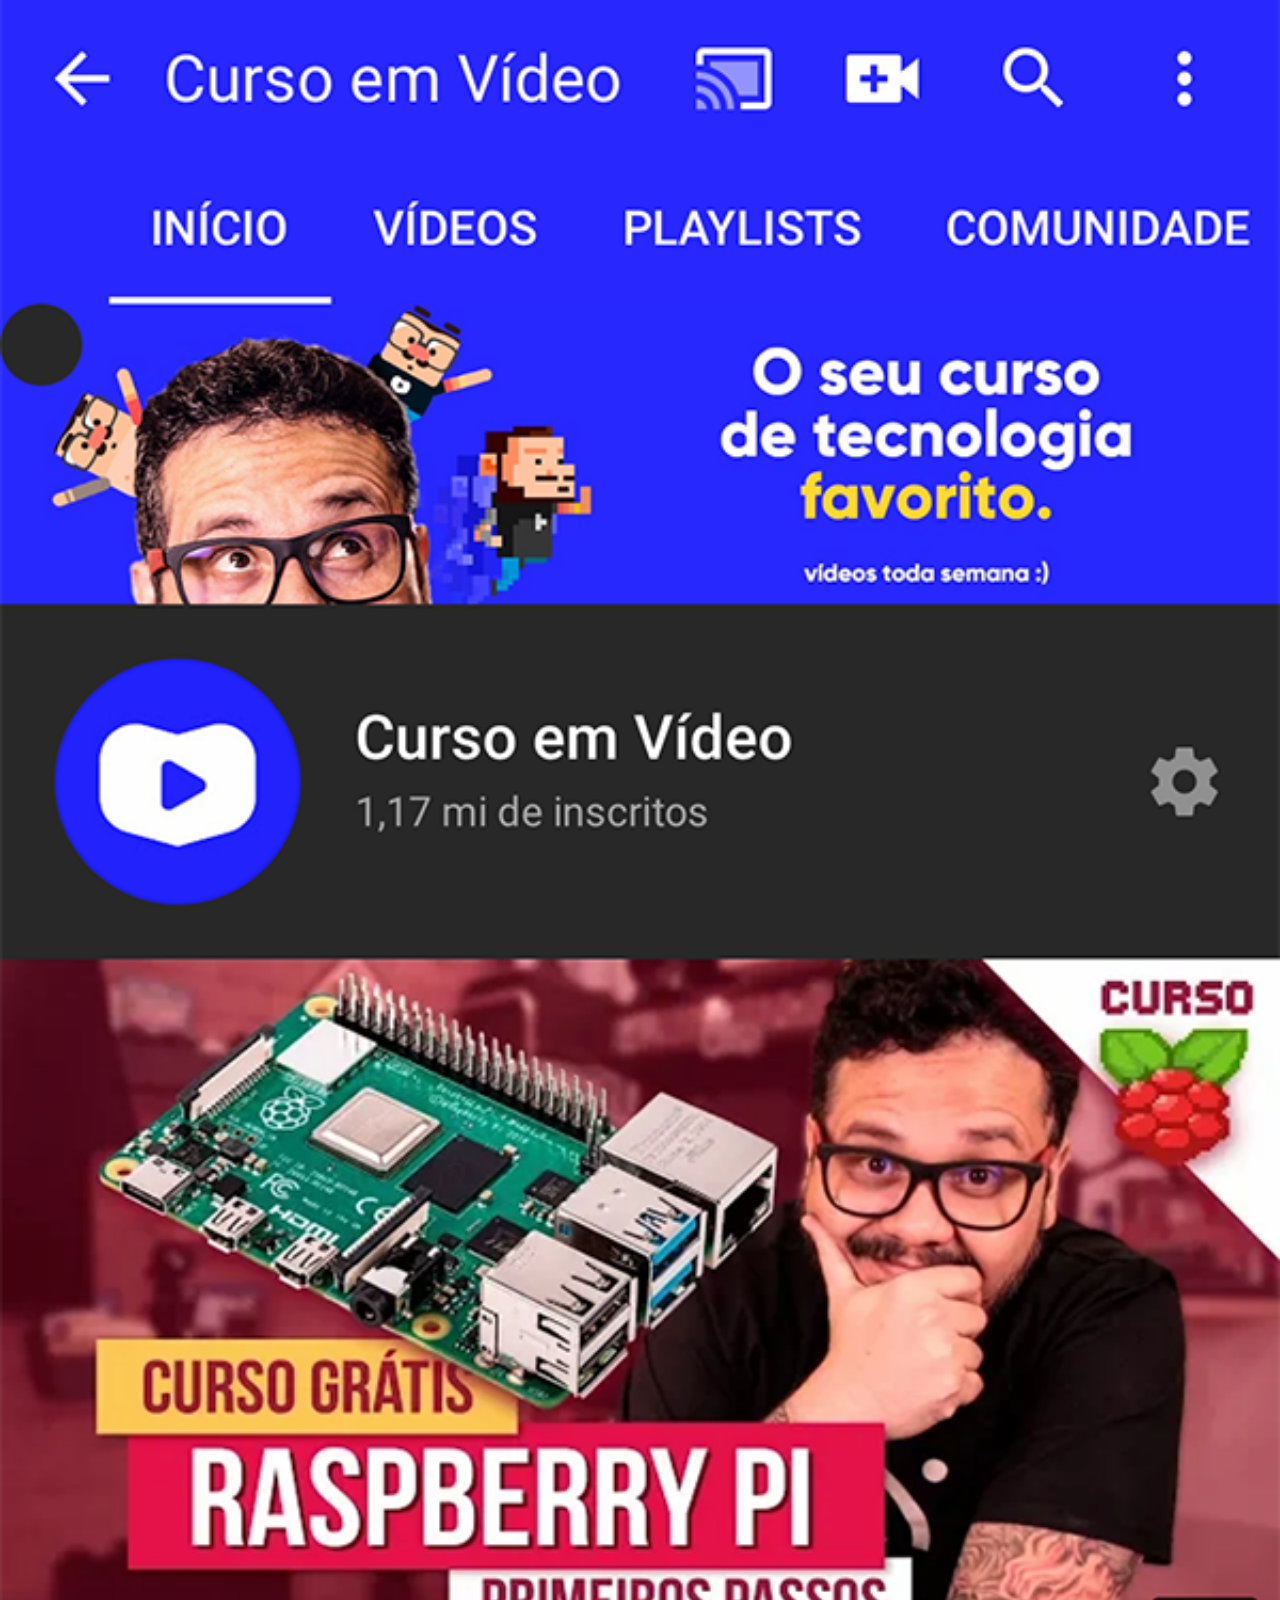
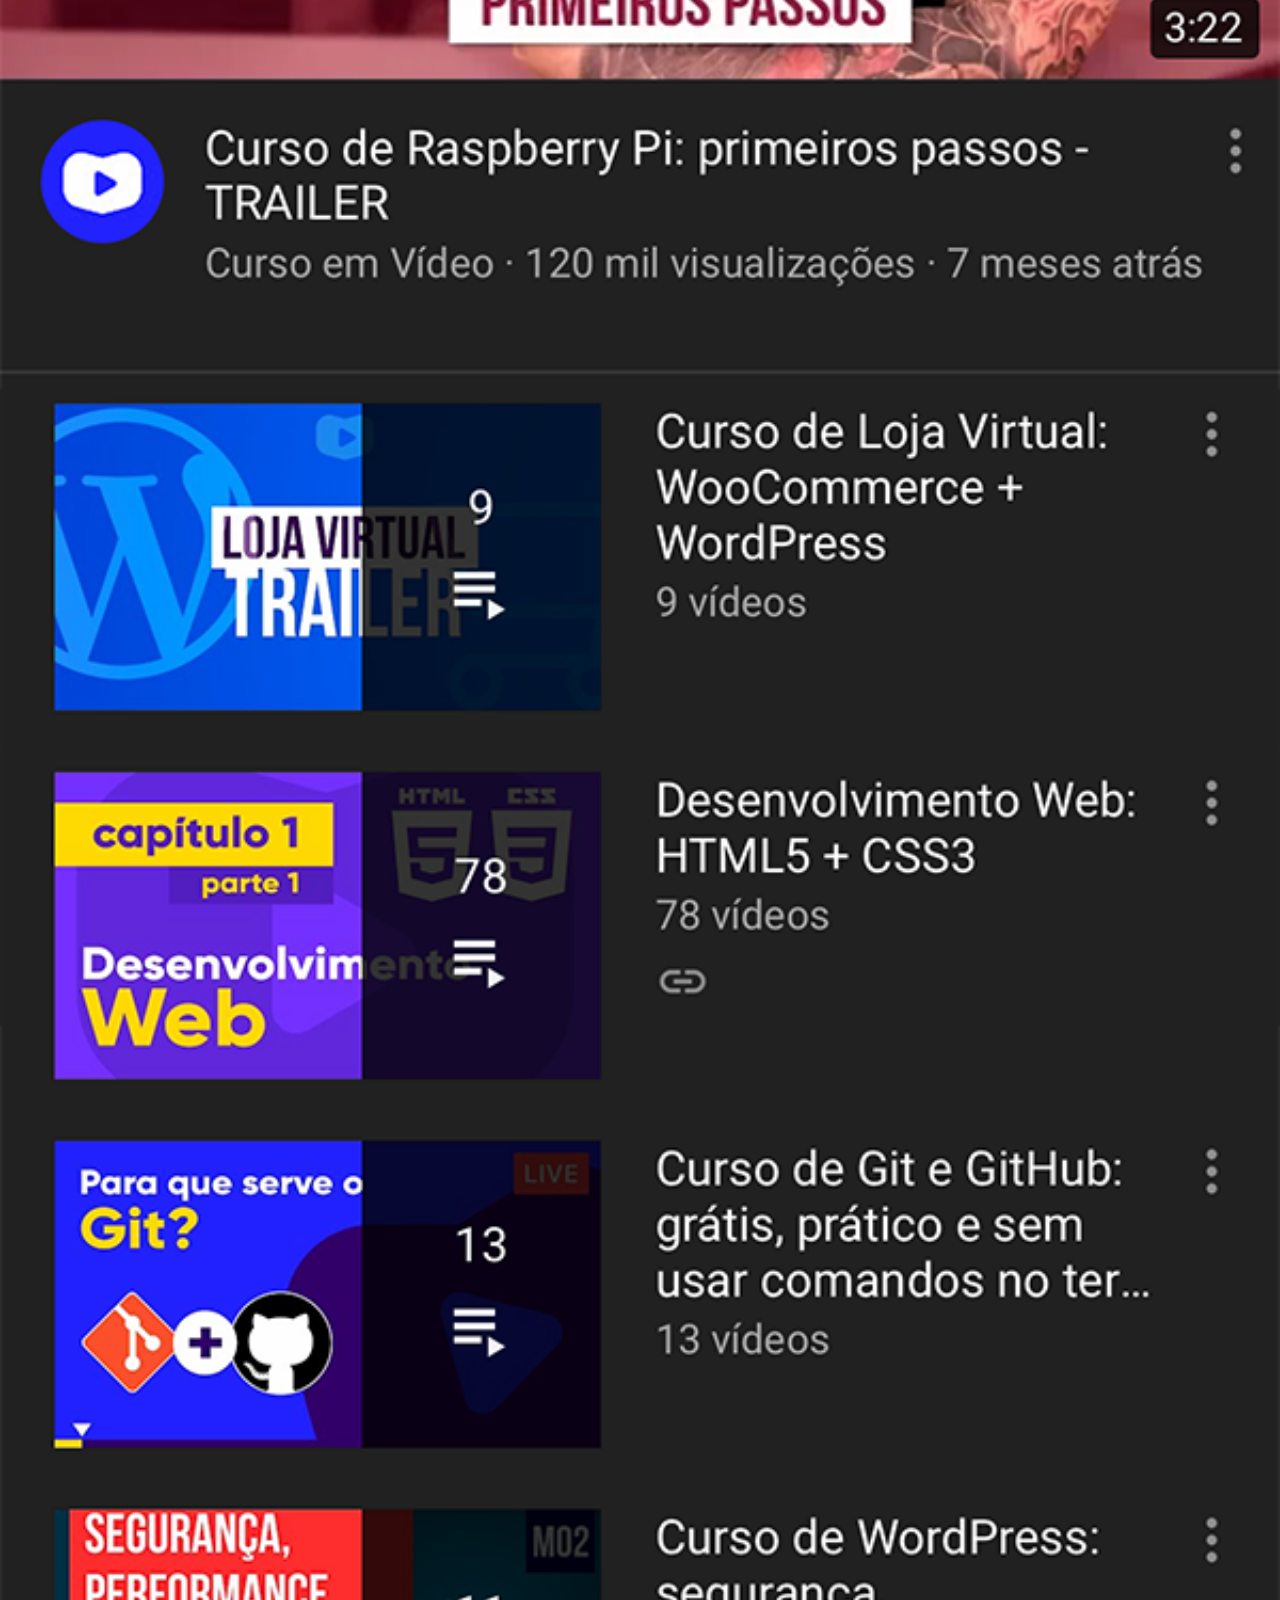
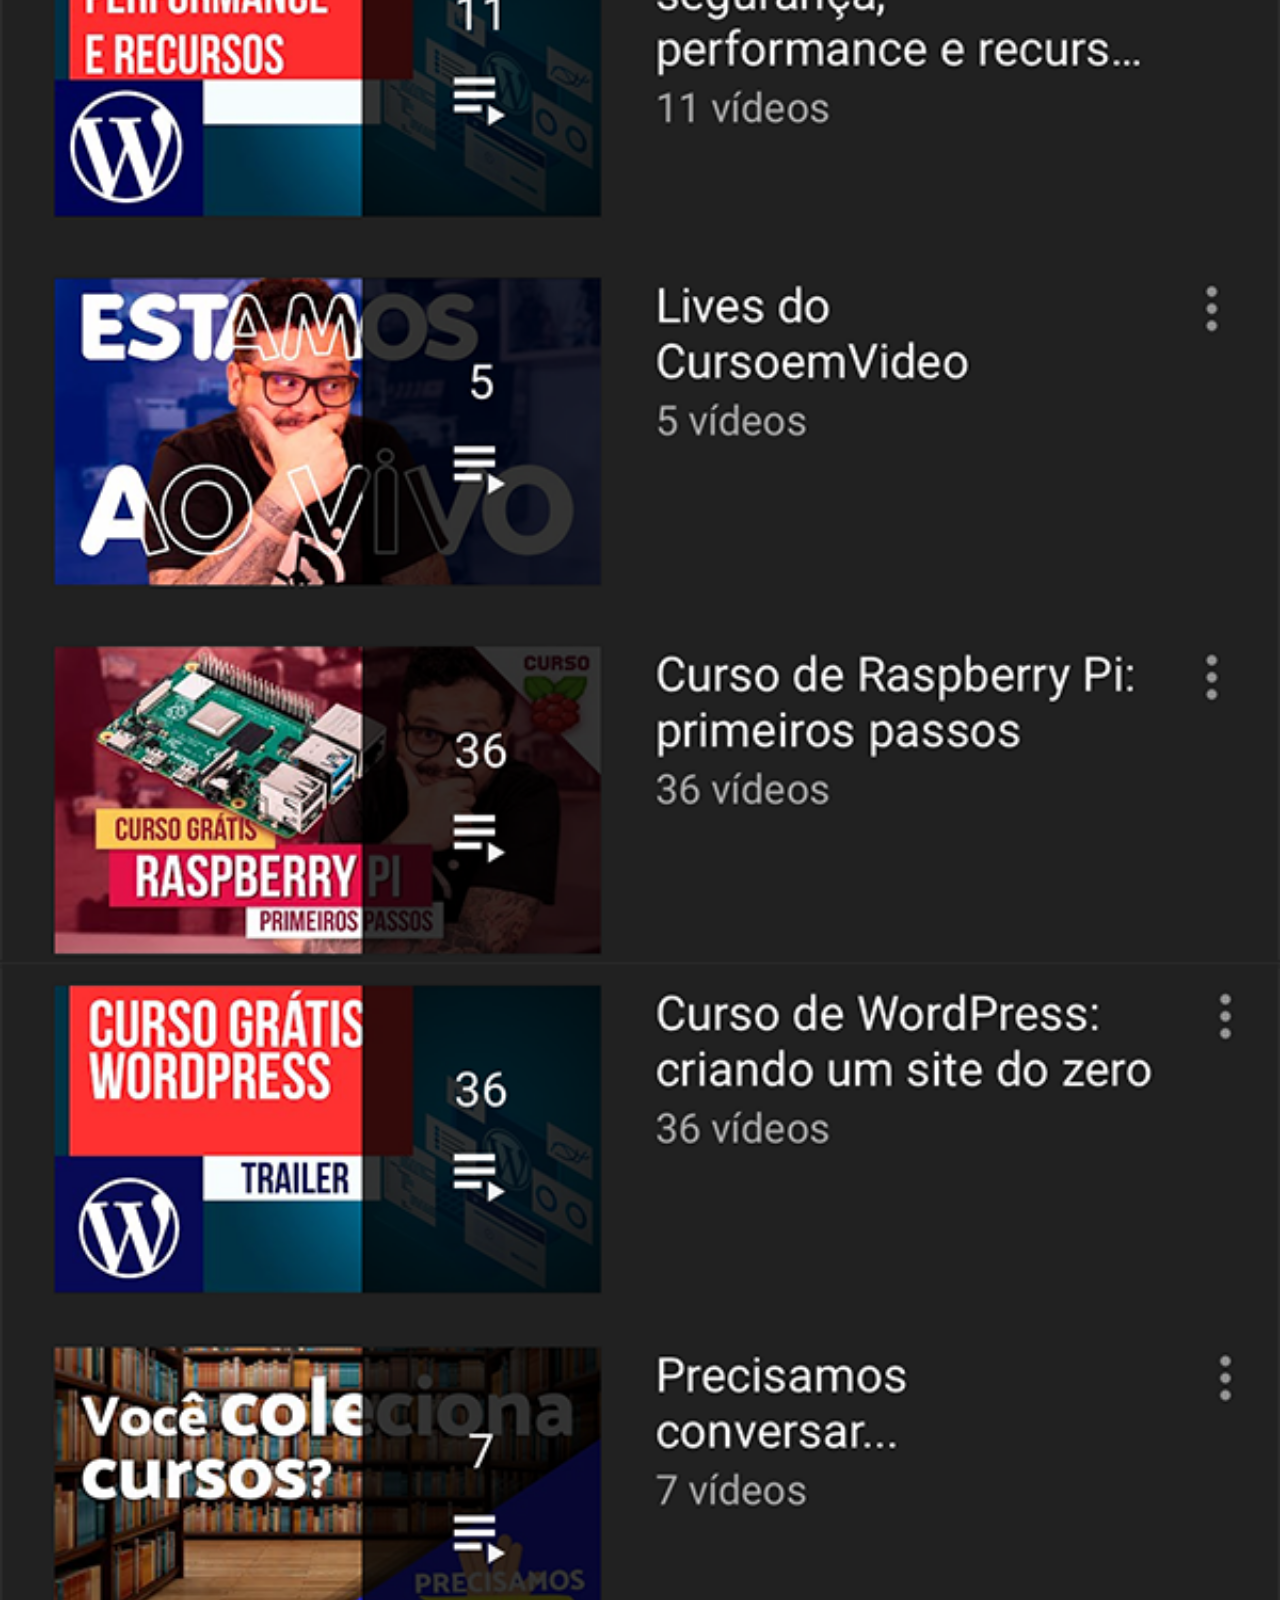
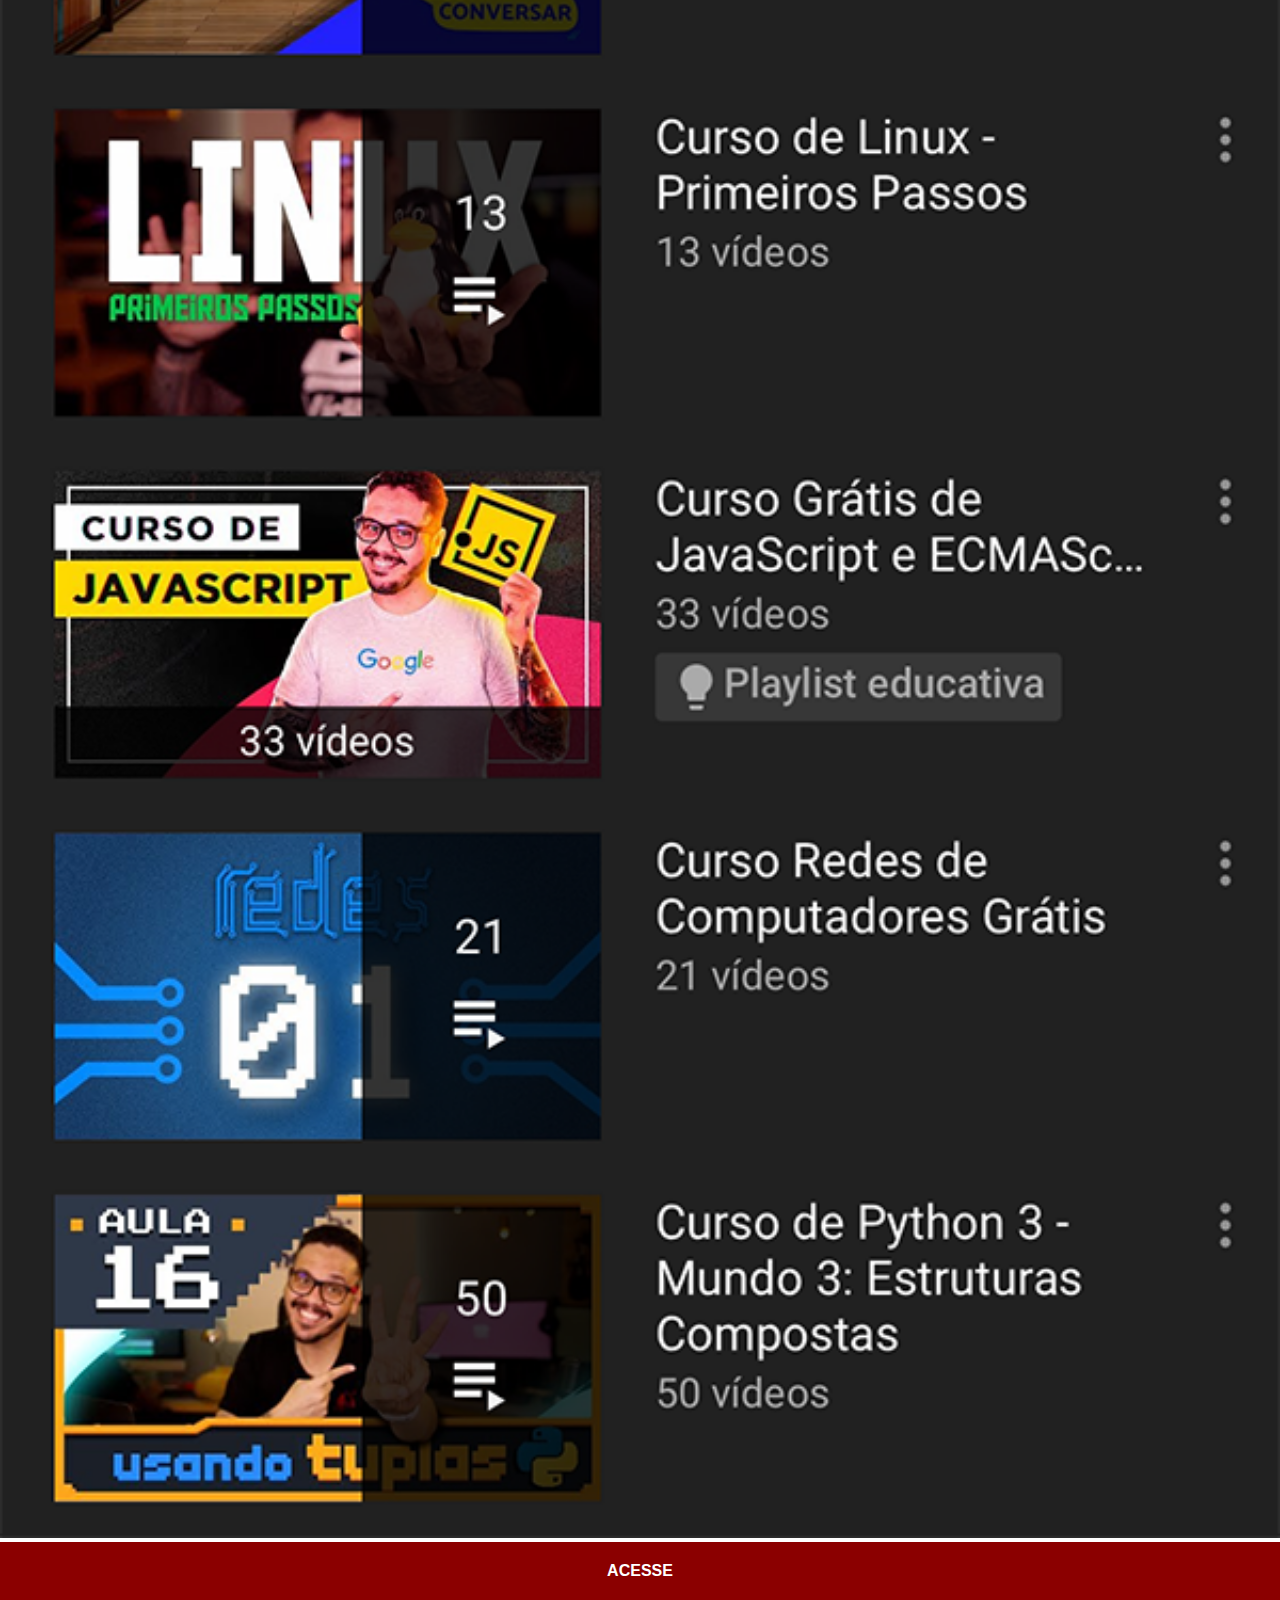
==== youtube.html @ f309f04a "linkando os botoes redes sociais" ====
<!DOCTYPE html>
<html lang="pt-br">
<head>
    <meta charset="UTF-8">
    <meta http-equiv="X-UA-Compatible" content="IE=edge">
    <meta name="viewport" content="width=device-width, initial-scale=1.0">
    <title>YouTube</title>
    <link rel="stylesheet" href="estilos/social.css">
</head>

<body>
    <img src="imagens/tela-youtube.png" alt="YouTube">
    <a href="https://www.youtube.com/channel/UCK4ASJmZvXKEXI5S0hsRU-g/playlists" target="_blank">ACESSE</a>
</body>
</html>
---- estilos/social.css ----
@charset "UTF-8";

* {
    margin: 0px;
    padding: 0px;
    font-family: Arial, Helvetica, sans-serif;
}

::-webkit-scrollbar {
    width: 0px;
    height: 0px;
}

img {
    width: 100vw;

}

a {
    display: block;
    background-color: darkred;
    color: white;
    padding: 20px;
    text-align: center;
    font-weight: bolder;
    text-decoration: none;
    
}

a:hover {
    background-color: red;
}
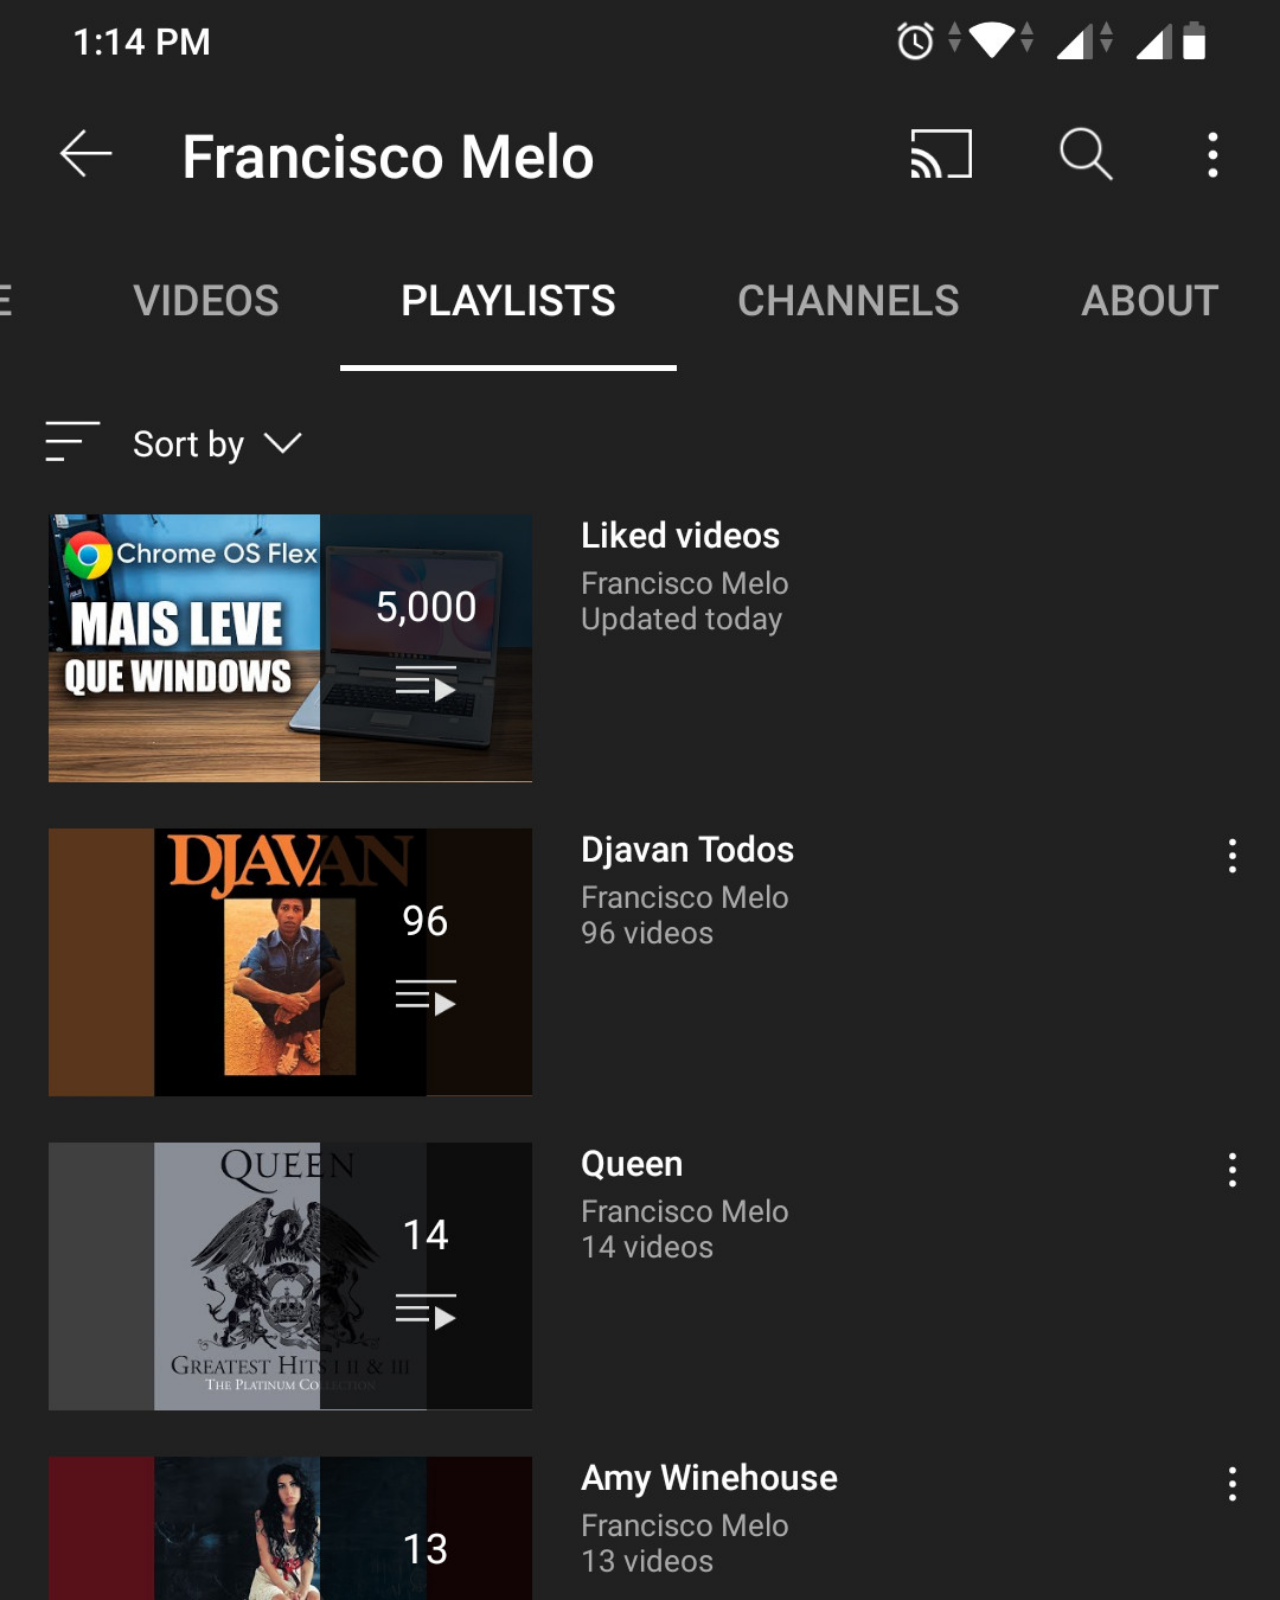
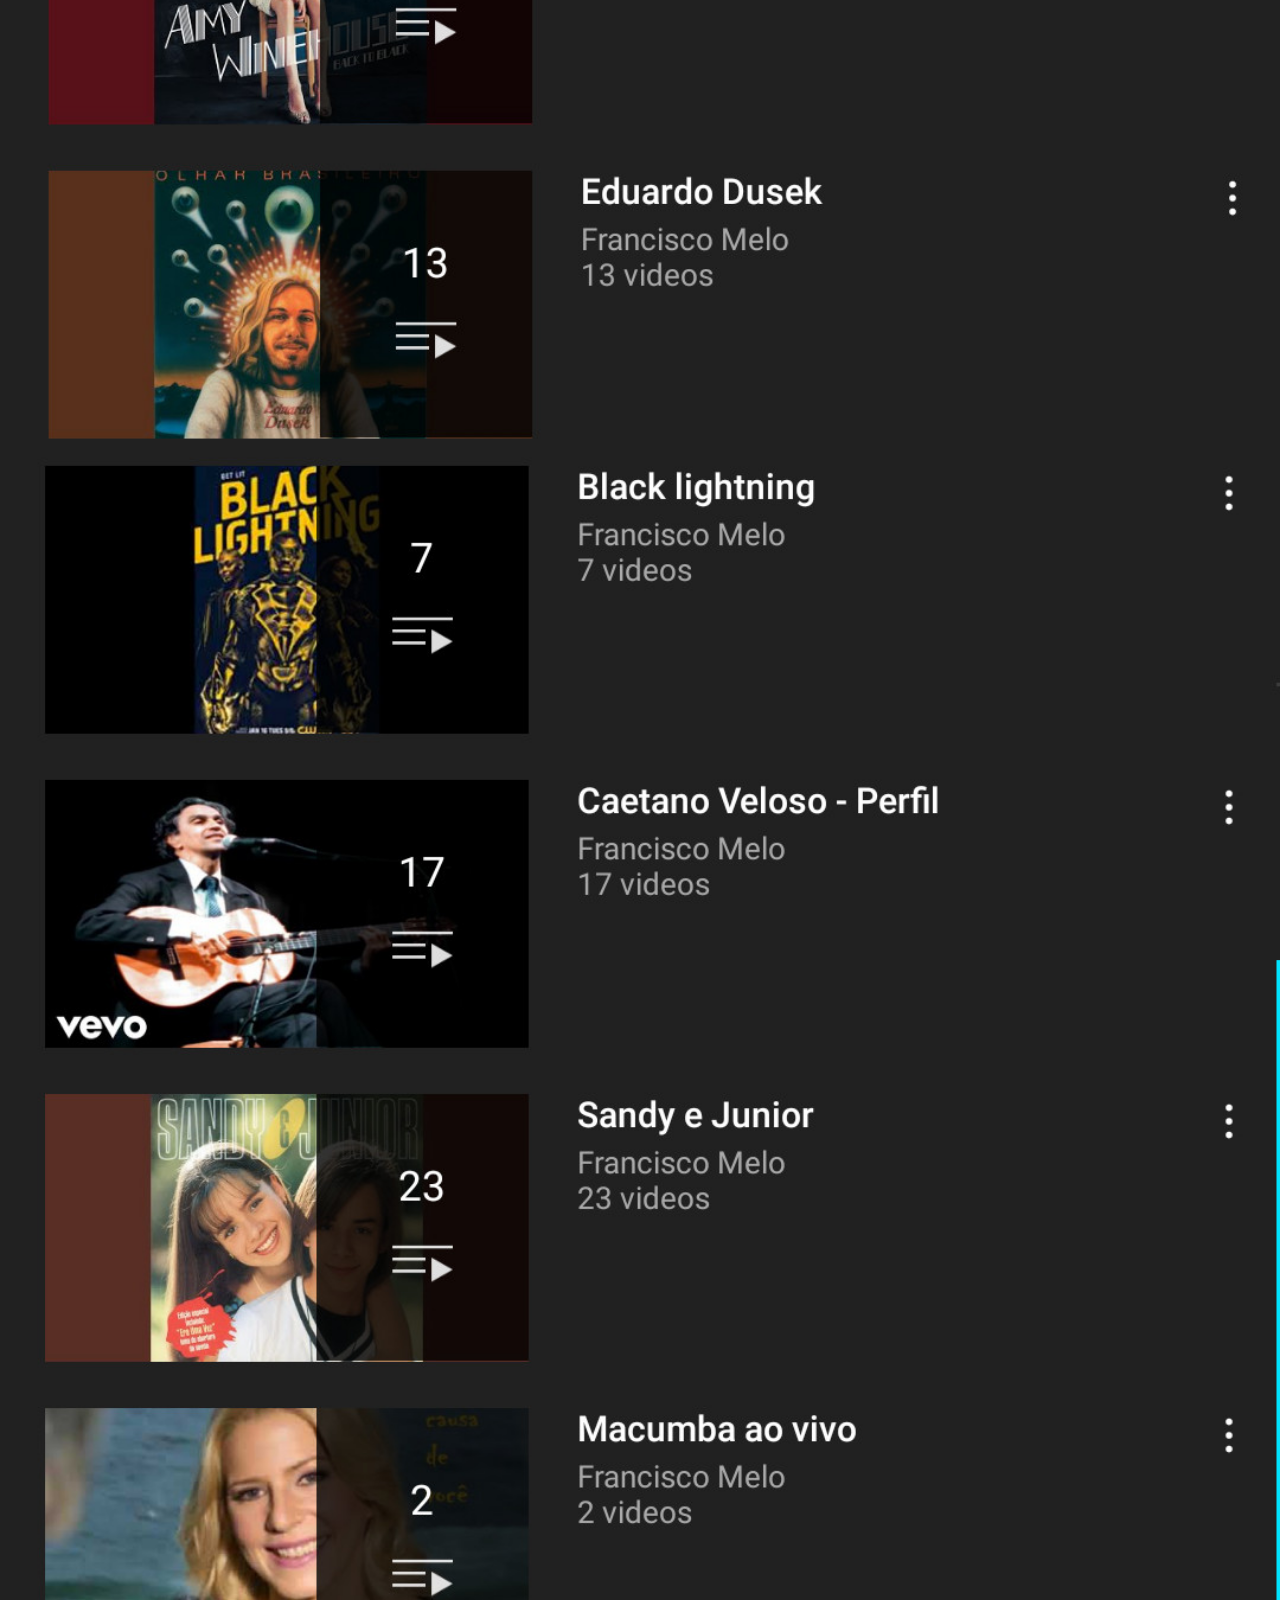
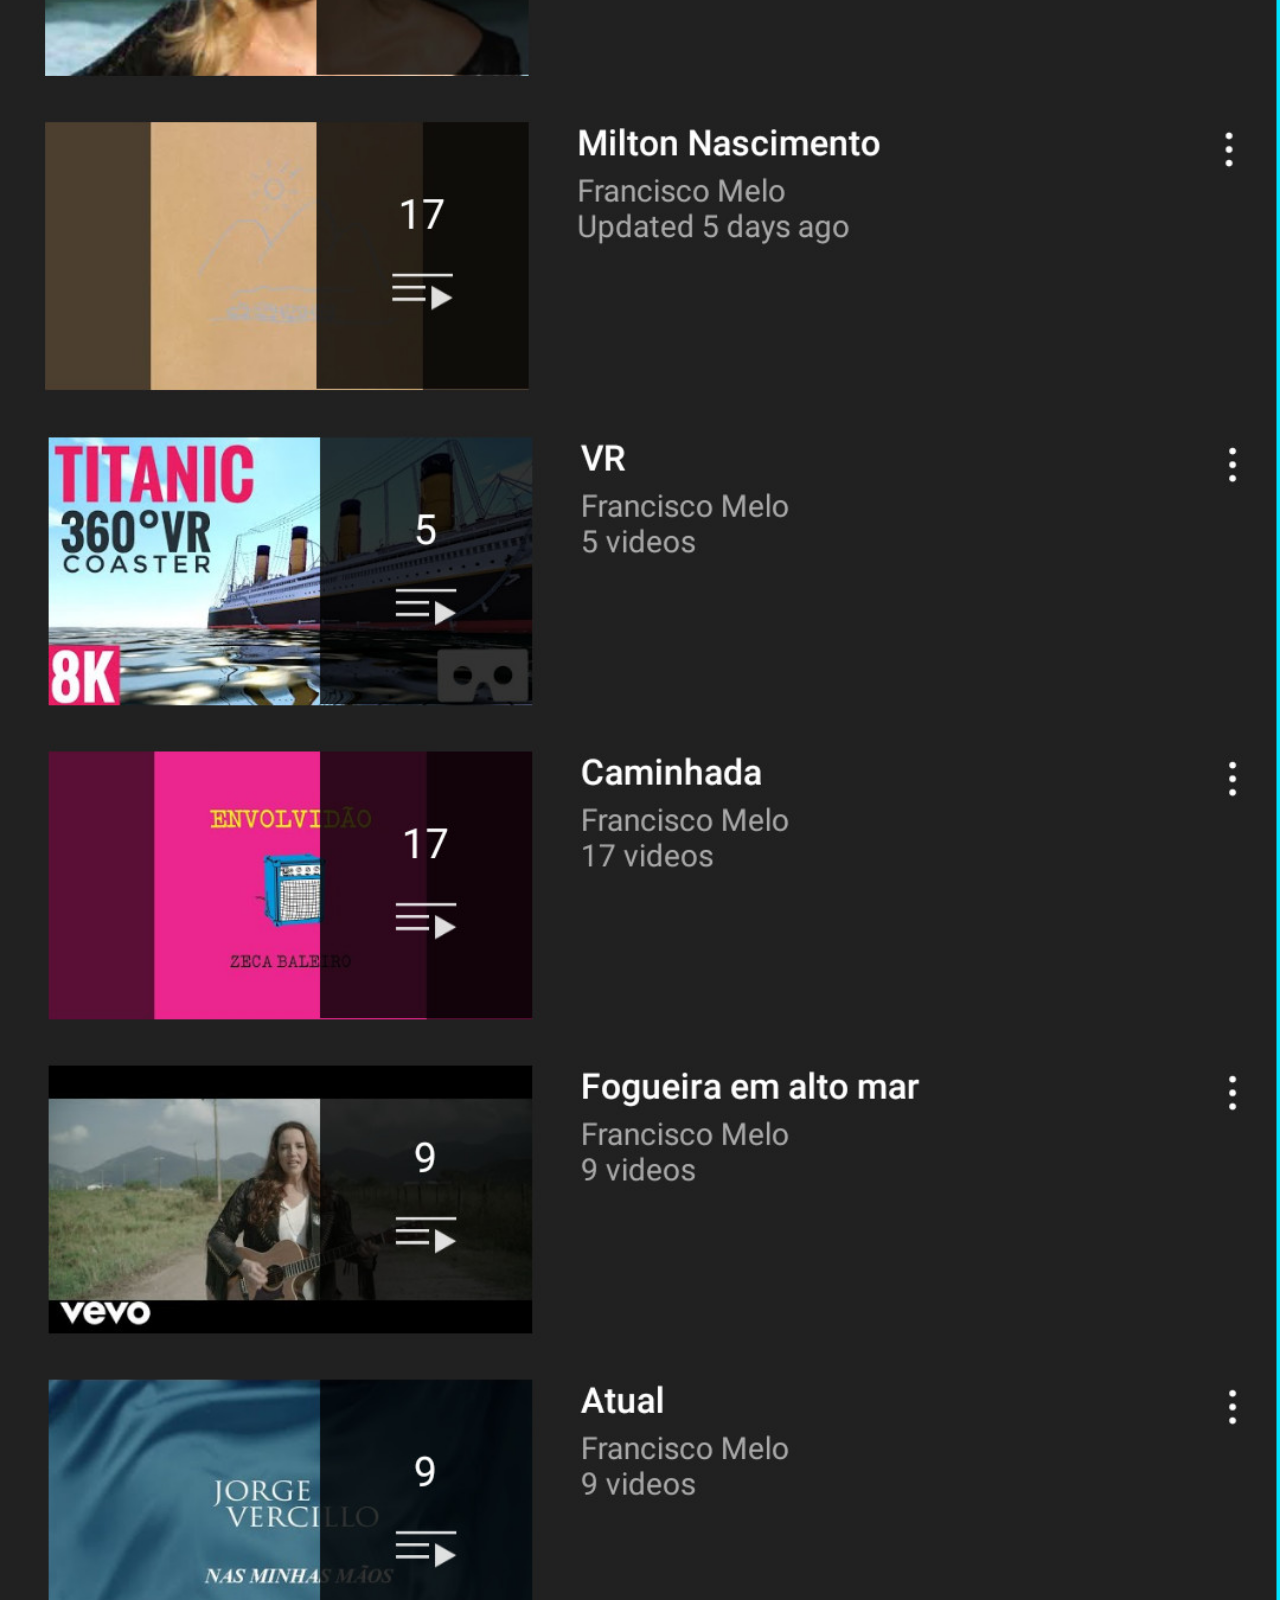
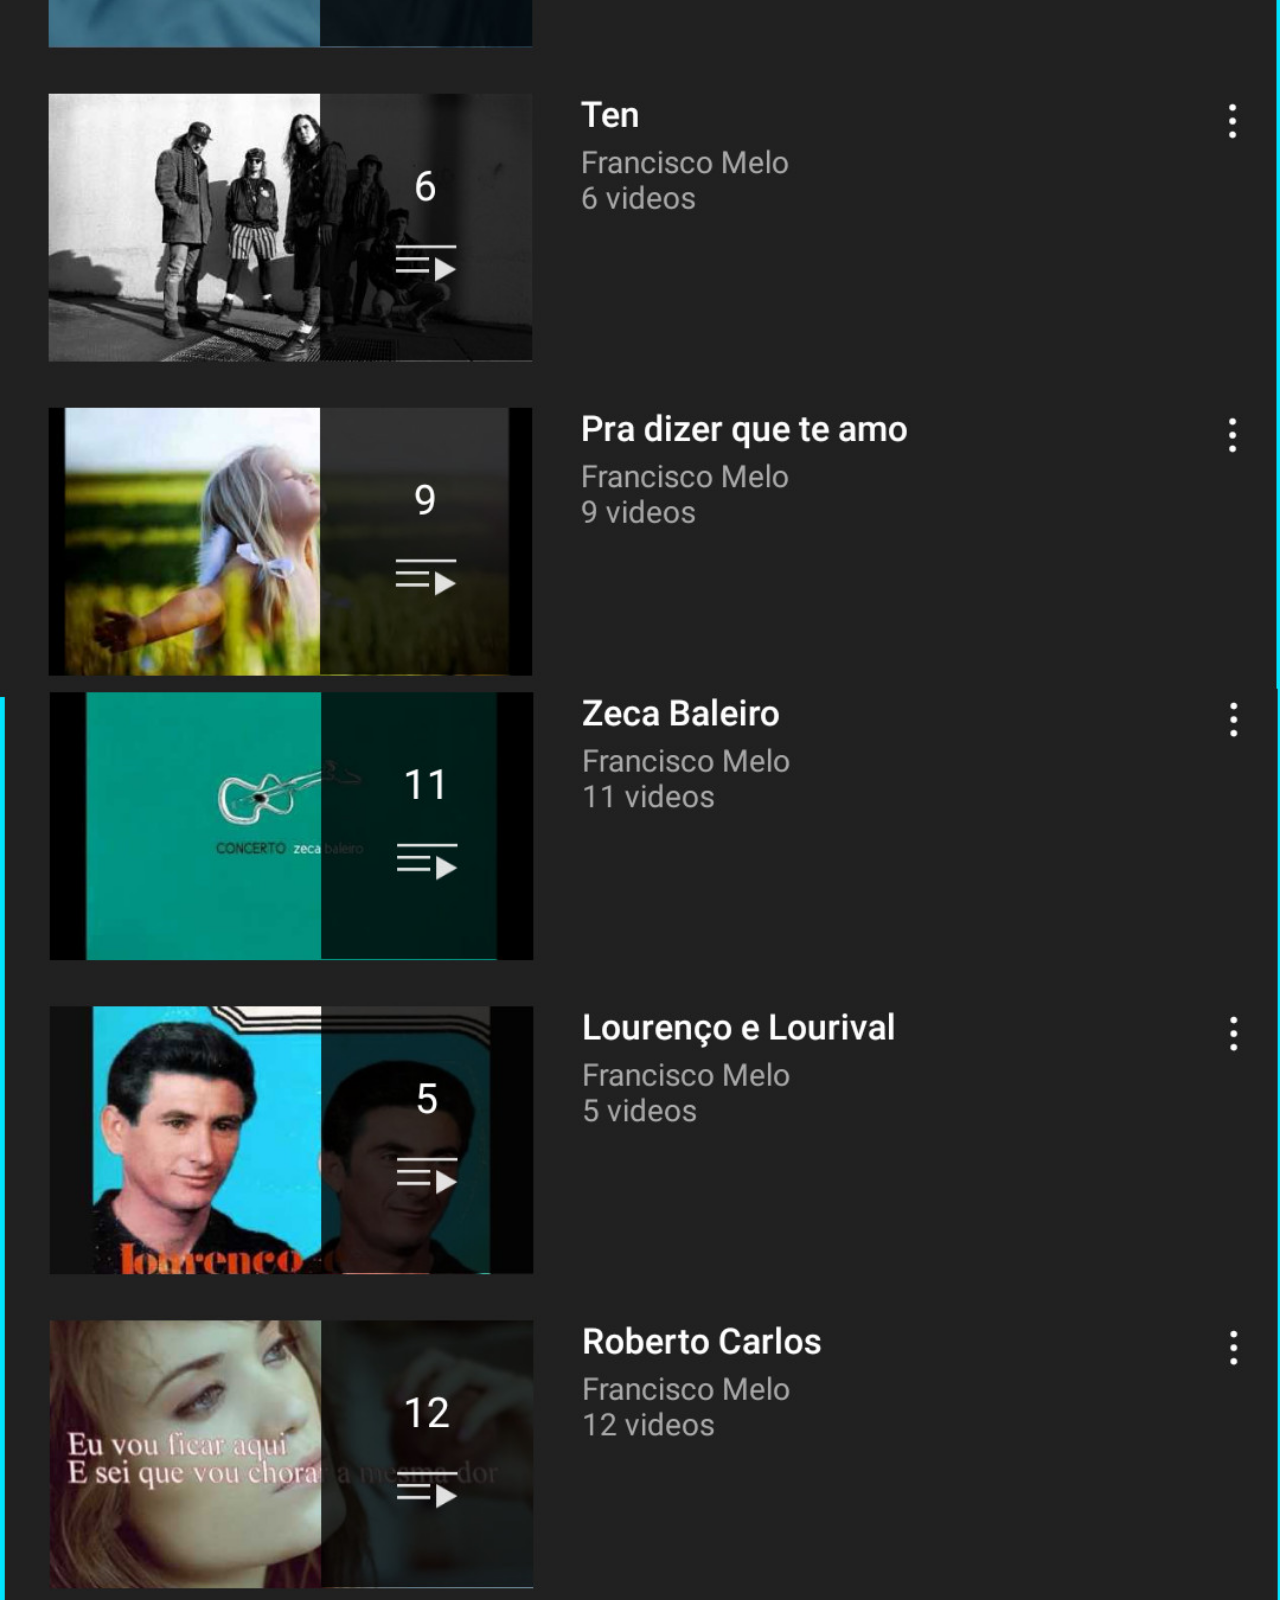
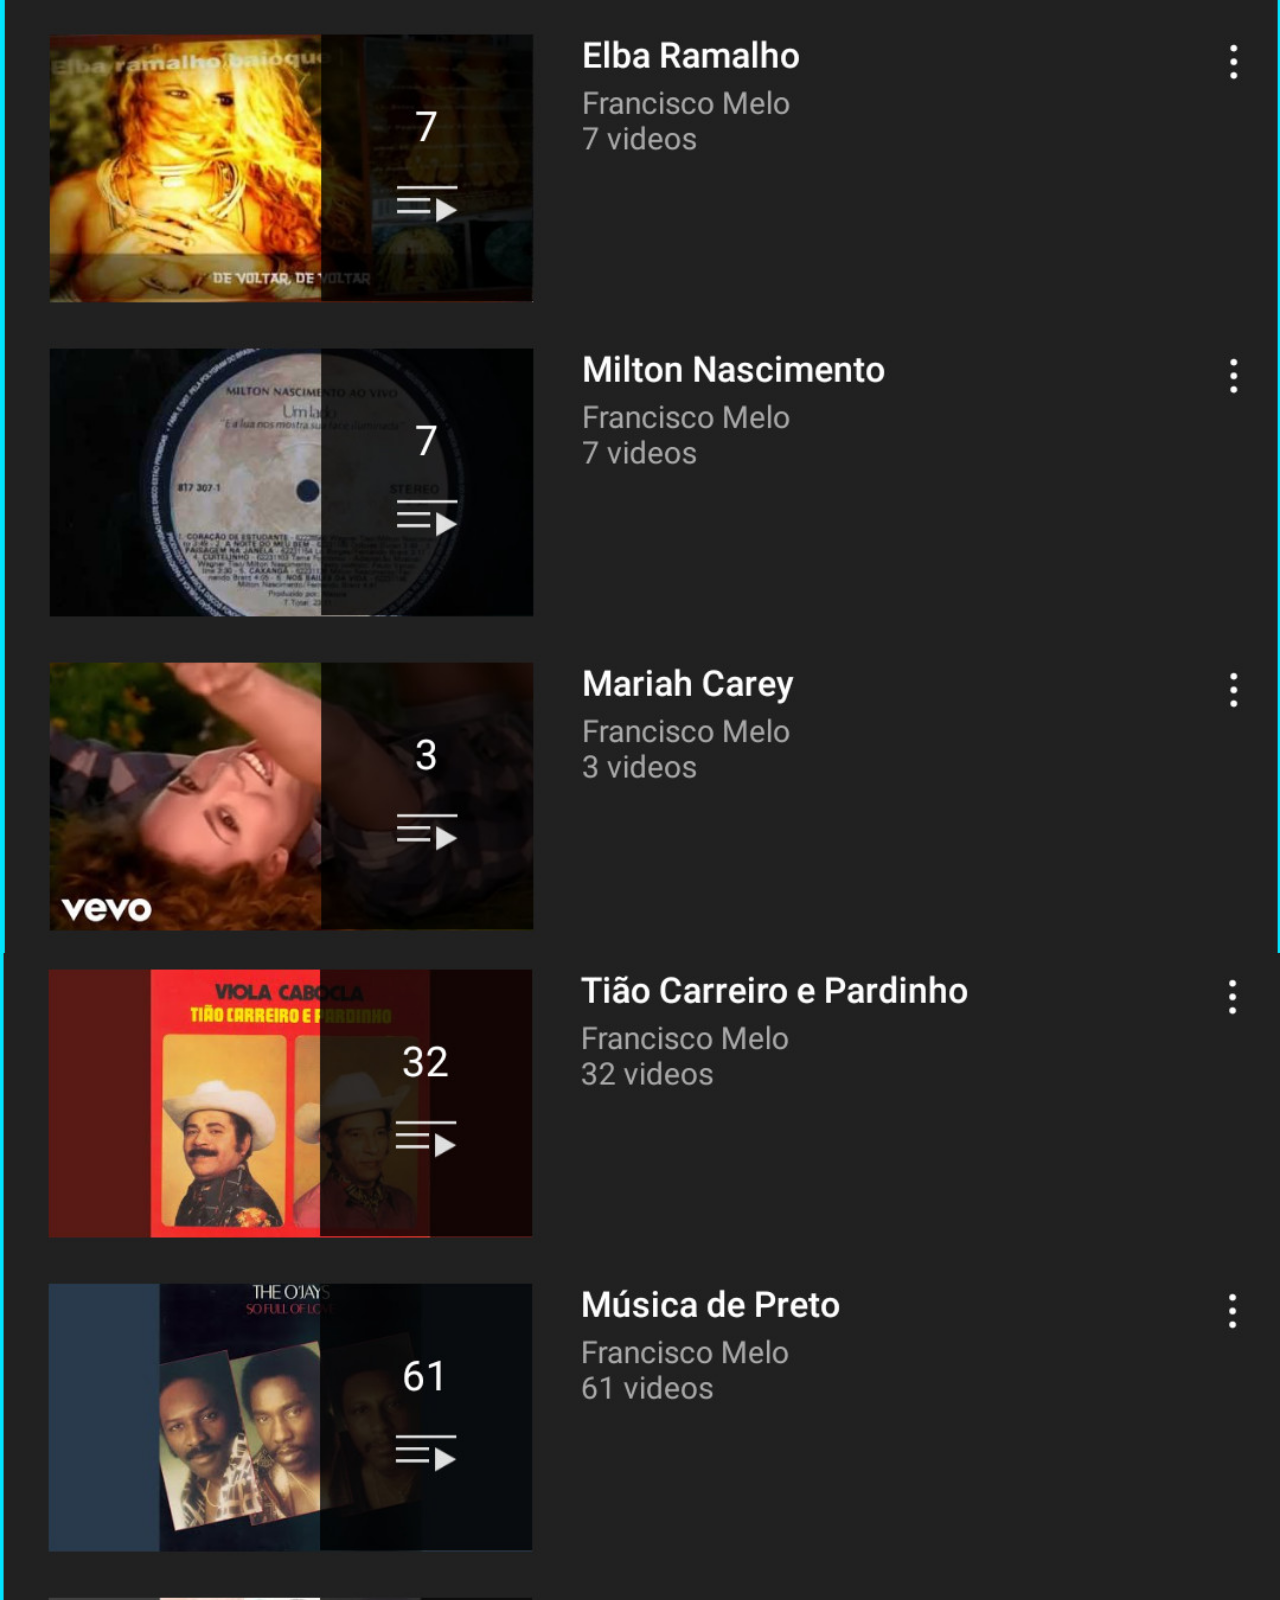
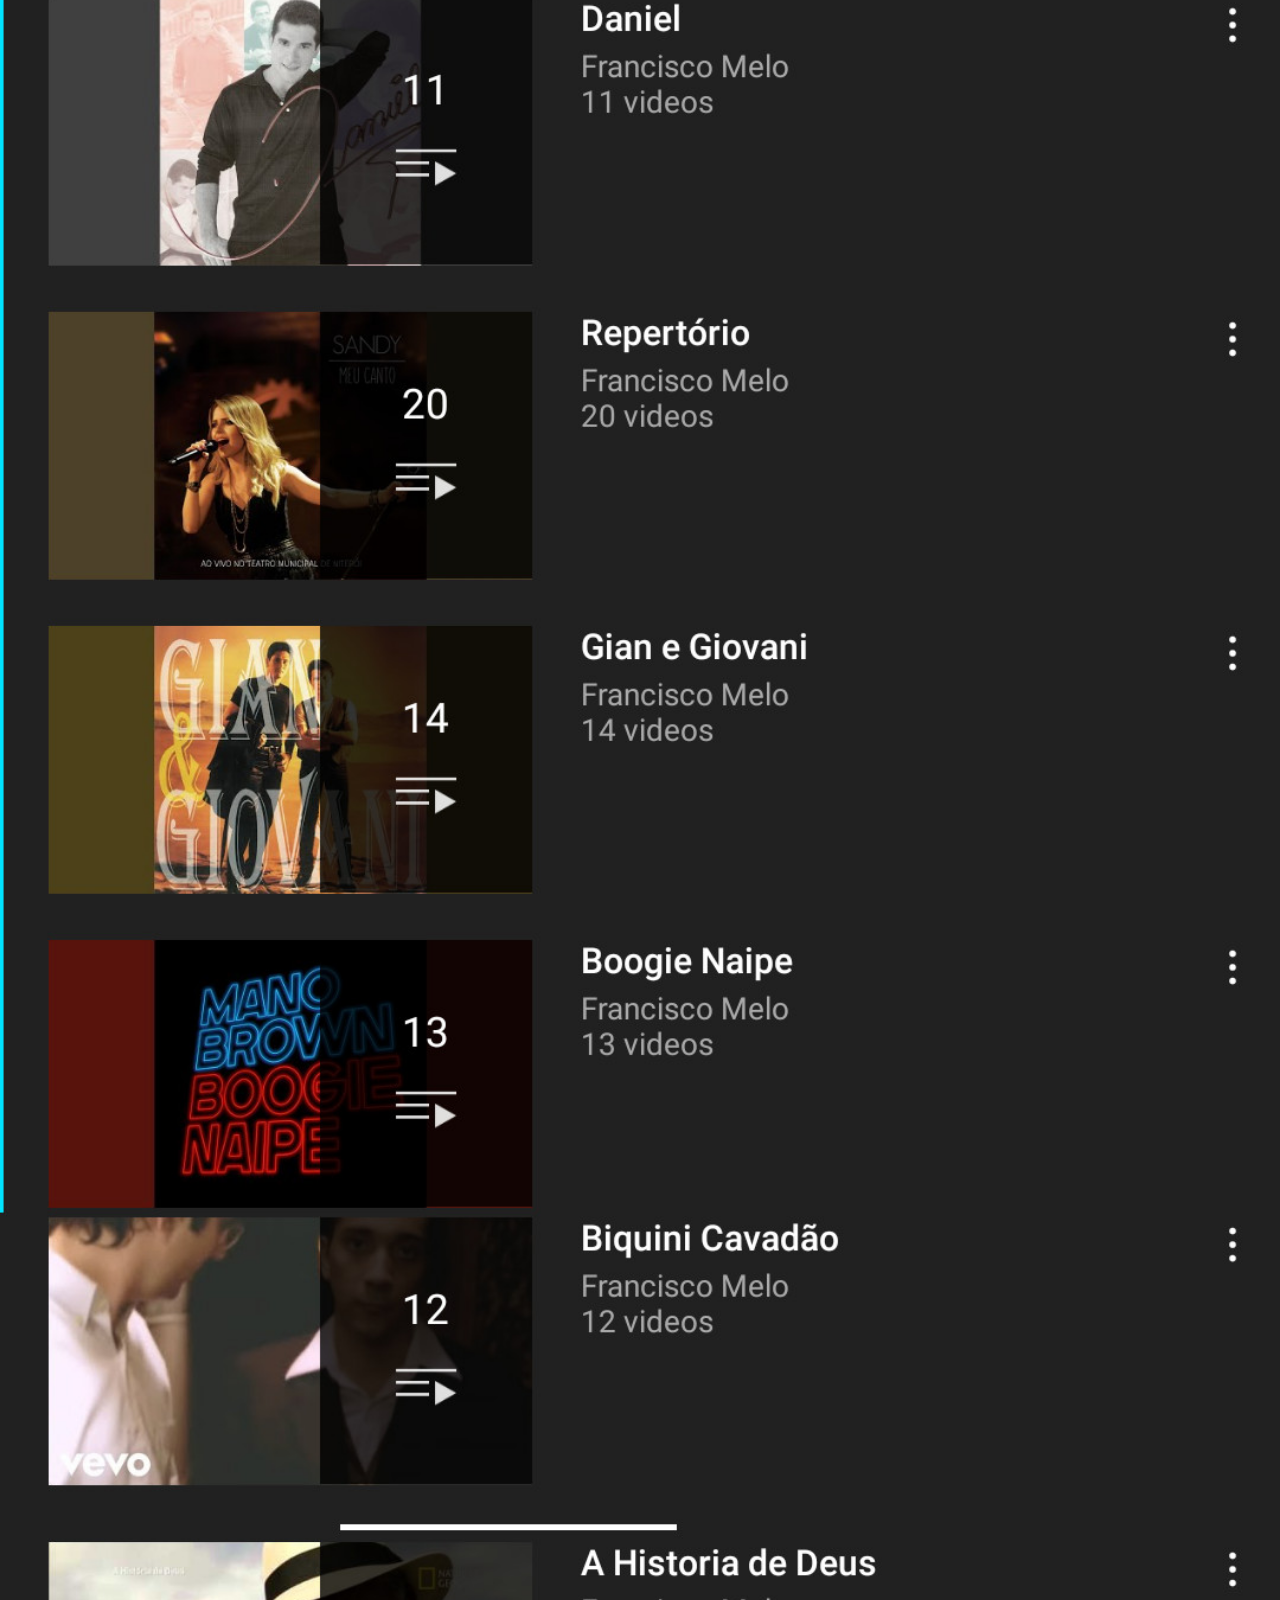
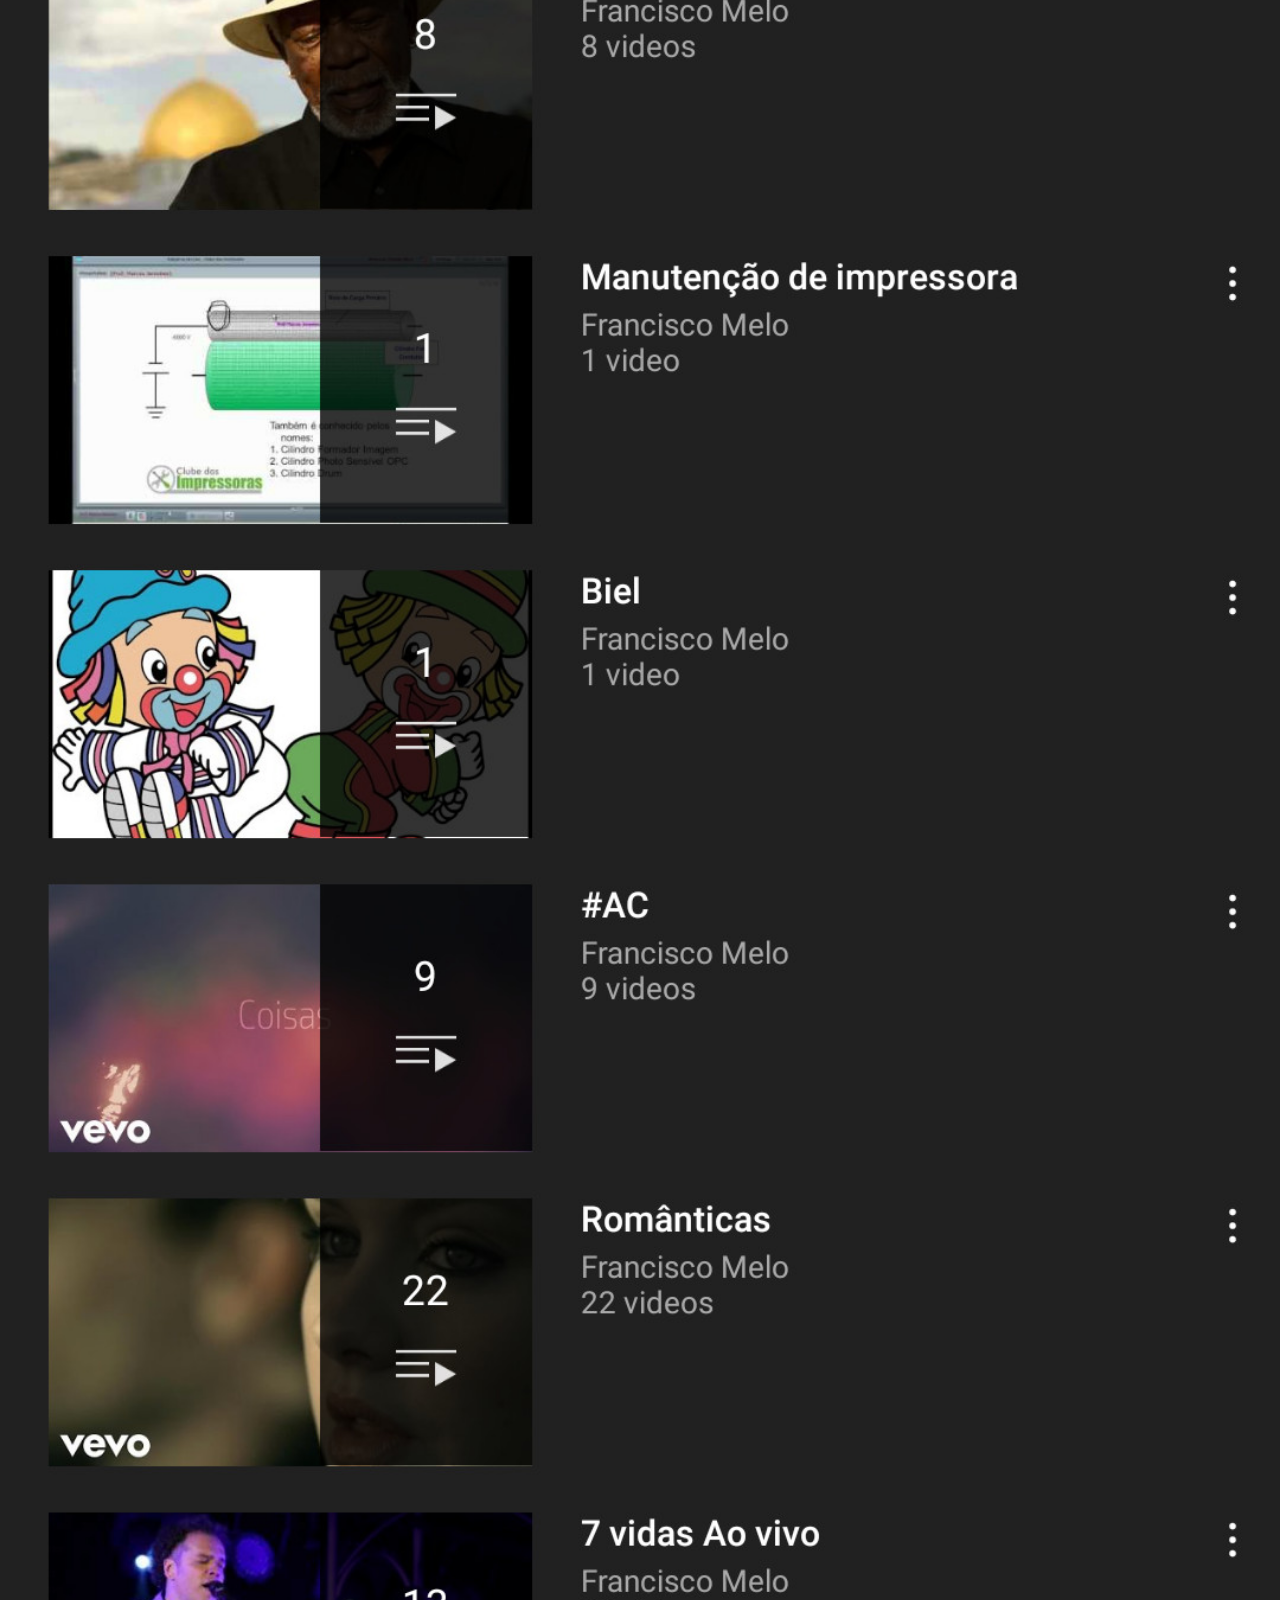
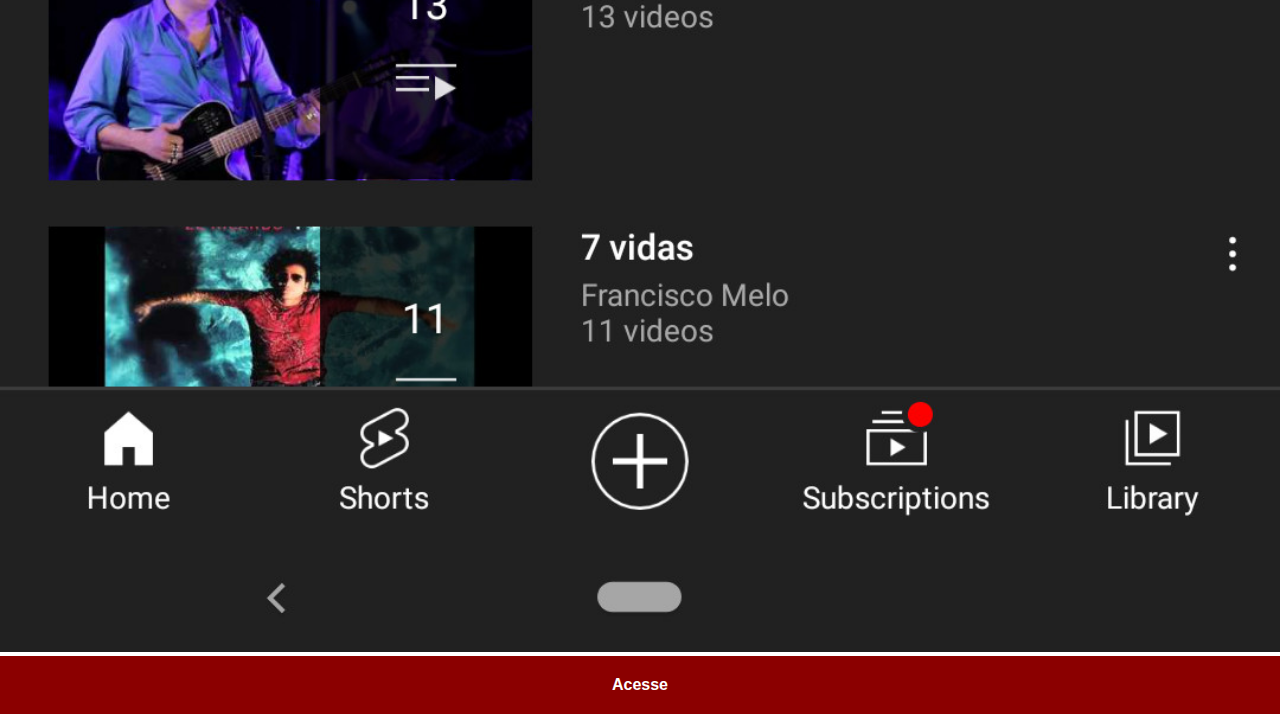
==== commit 51d45133: "teste de imagem no iframe" ====
--- a/youtube.html
+++ b/youtube.html
@@ -10,6 +10,6 @@
 
 <body>
     <img src="imagens/tela-youtube.png" alt="YouTube">
-    <a href="https://www.youtube.com/channel/UCK4ASJmZvXKEXI5S0hsRU-g/playlists" target="_blank">ACESSE</a>
+    <a href="https://www.youtube.com/channel/UCK4ASJmZvXKEXI5S0hsRU-g/playlists" target="_blank">Acesse</a>
 </body>
 </html>